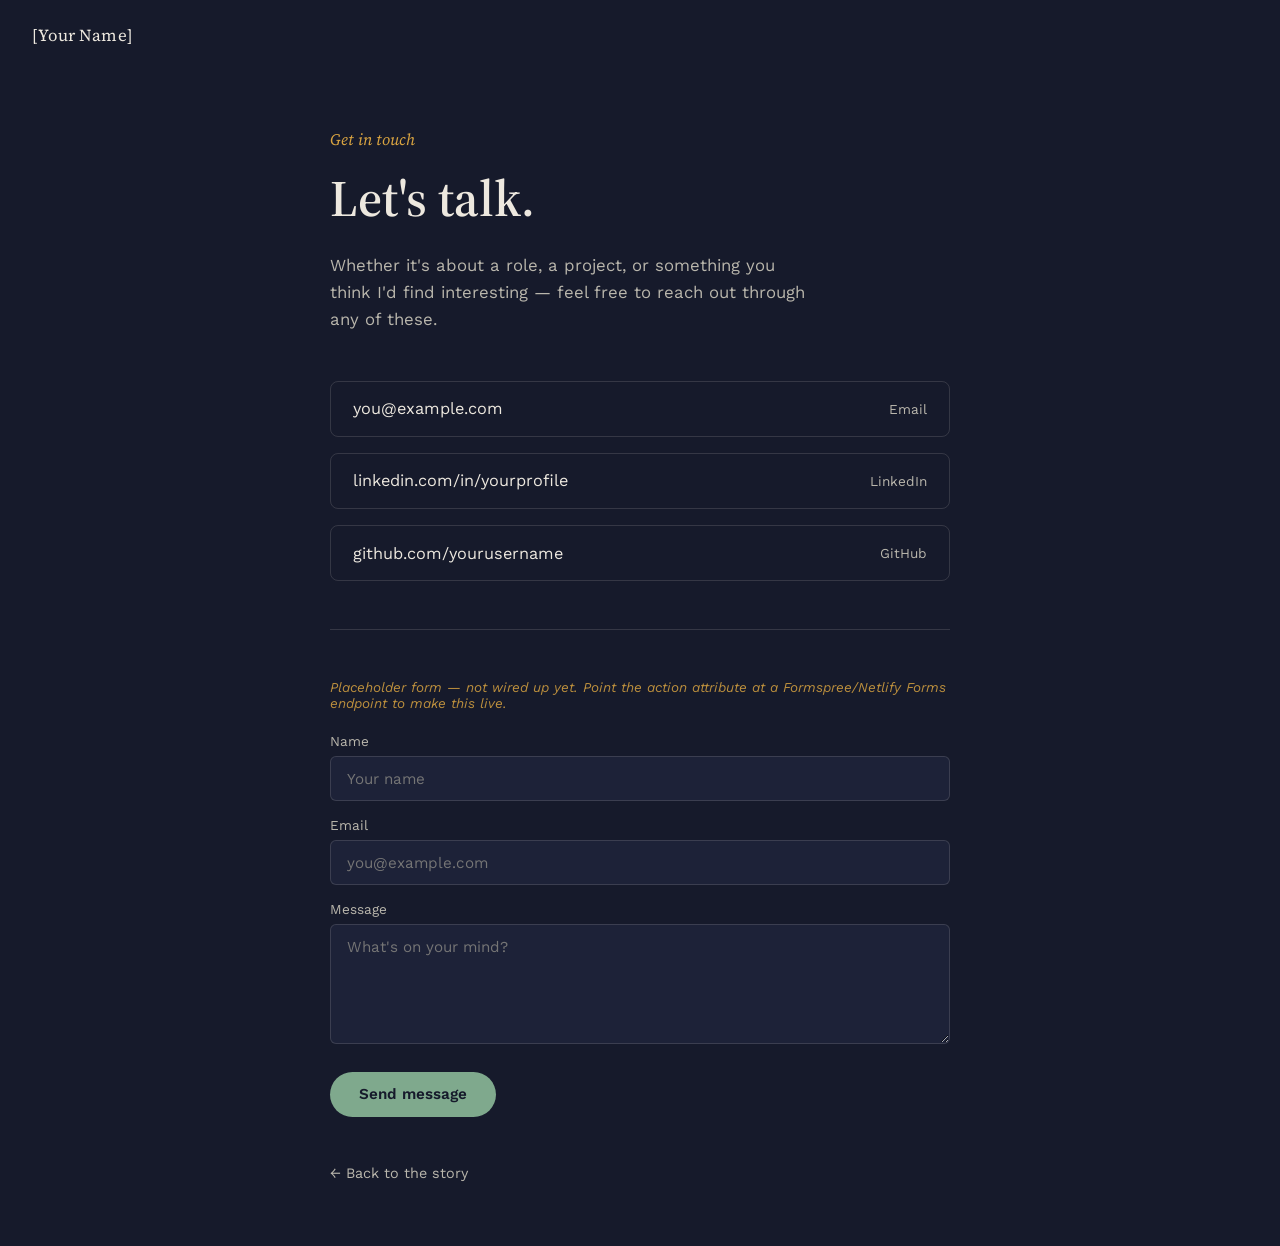
==== contact.html @ c59a6c5e "feat: initial outline of website flow" ====
<!DOCTYPE html>
<html lang="en">
<head>
<meta charset="UTF-8">
<meta name="viewport" content="width=device-width, initial-scale=1.0">
<title>Get in touch — [Your Name]</title>
<link rel="preconnect" href="https://fonts.googleapis.com">
<link rel="preconnect" href="https://fonts.gstatic.com" crossorigin>
<link href="https://fonts.googleapis.com/css2?family=Source+Serif+4:ital,opsz,wght@0,8..60,400;0,8..60,600;1,8..60,500&family=Work+Sans:wght@400;500;600&display=swap" rel="stylesheet">
<link rel="stylesheet" href="styles.css">
<style>
  body.contact-page{ overflow-y: auto; height: auto; min-height: 100%; }
  .contact-wrap{
    min-height: 100vh;
    display: flex;
    align-items: center;
    justify-content: center;
    padding: 8rem 8vw 4rem;
  }
  .contact-inner{ max-width: 620px; width: 100%; }
  .contact-inner .chapter{ margin-bottom: 0.8rem; }
  .contact-inner h1{
    font-family: var(--font-display);
    font-size: clamp(2.2rem, 5vw, 3.2rem);
    margin: 0 0 1.2rem;
  }
  .contact-inner p.lead{
    color: var(--paper-dim);
    font-size: 1.05rem;
    line-height: 1.6;
    max-width: 48ch;
    margin-bottom: 3rem;
  }
  .contact-methods{
    display: flex;
    flex-direction: column;
    gap: 1rem;
    margin-bottom: 3rem;
  }
  .contact-method{
    display: flex;
    justify-content: space-between;
    align-items: center;
    padding: 1.1rem 1.4rem;
    border: 1px solid var(--line);
    border-radius: 8px;
    text-decoration: none;
    color: var(--paper);
    transition: border-color 0.2s ease, background 0.2s ease;
  }
  .contact-method:hover{
    border-color: var(--sage);
    background: rgba(127,169,141,0.06);
  }
  .contact-method .label{ color: var(--paper-dim); font-size: 0.85rem; }
  .contact-method .value{ font-size: 1.02rem; }

  .contact-form{
    border-top: 1px solid var(--line);
    padding-top: 2.2rem;
  }
  .contact-form p.note{
    color: var(--ochre);
    font-size: 0.85rem;
    font-style: italic;
    margin-bottom: 1.4rem;
    opacity: 0.85;
  }
  .form-row{ margin-bottom: 1rem; }
  .form-row label{
    display: block;
    font-size: 0.85rem;
    color: var(--paper-dim);
    margin-bottom: 0.4rem;
  }
  .form-row input, .form-row textarea{
    width: 100%;
    background: var(--ink-soft);
    border: 1px solid var(--line);
    border-radius: 6px;
    padding: 0.8rem 1rem;
    color: var(--paper);
    font-family: var(--font-body);
    font-size: 0.95rem;
  }
  .form-row textarea{ min-height: 120px; resize: vertical; }
  .form-submit{
    margin-top: 0.5rem;
    padding: 0.85rem 1.8rem;
    background: var(--sage);
    color: var(--ink);
    border: none;
    border-radius: 999px;
    font-family: var(--font-body);
    font-weight: 600;
    font-size: 0.95rem;
    cursor: pointer;
  }
  .back-link{
    display: inline-block;
    margin-top: 3rem;
    font-size: 0.9rem;
    color: var(--paper-dim);
    text-decoration: none;
  }
  .back-link:hover{ color: var(--sage); }
</style>
</head>
<body class="contact-page">

<header class="site-chrome">
  <a class="mark" href="index.html">[Your Name]</a>
</header>

<div class="contact-wrap">
  <div class="contact-inner">
    <p class="chapter">Get in touch</p>
    <h1>Let's talk.</h1>
    <p class="lead">Whether it's about a role, a project, or something you think I'd find interesting — feel free to reach out through any of these.</p>

    <div class="contact-methods">
      <a class="contact-method" href="mailto:you@example.com">
        <span class="value">you@example.com</span>
        <span class="label">Email</span>
      </a>
      <a class="contact-method" href="https://linkedin.com/in/yourprofile" target="_blank" rel="noopener">
        <span class="value">linkedin.com/in/yourprofile</span>
        <span class="label">LinkedIn</span>
      </a>
      <a class="contact-method" href="https://github.com/yourusername" target="_blank" rel="noopener">
        <span class="value">github.com/yourusername</span>
        <span class="label">GitHub</span>
      </a>
    </div>

    <!--
      Placeholder contact form. GitHub Pages is static, so this form doesn't
      submit anywhere yet. Easiest fix: sign up for a free form backend like
      Formspree (formspree.io) or Netlify Forms, then point the <form>
      action at the endpoint they give you.
    -->
    <form class="contact-form" action="#" method="POST">
      <p class="note">Placeholder form — not wired up yet. Point the action attribute at a Formspree/Netlify Forms endpoint to make this live.</p>
      <div class="form-row">
        <label for="name">Name</label>
        <input type="text" id="name" name="name" placeholder="Your name">
      </div>
      <div class="form-row">
        <label for="email">Email</label>
        <input type="email" id="email" name="email" placeholder="you@example.com">
      </div>
      <div class="form-row">
        <label for="message">Message</label>
        <textarea id="message" name="message" placeholder="What's on your mind?"></textarea>
      </div>
      <button class="form-submit" type="submit">Send message</button>
    </form>

    <a class="back-link" href="index.html">← Back to the story</a>
  </div>
</div>

</body>
</html>
---- styles.css ----
/* ===== Tokens ===== */
:root{
  --ink: #161A2B;
  --ink-soft: #1D2238;
  --paper: #EDE8DF;
  --paper-dim: #B9B6AC;
  --sage: #7FA98D;
  --ochre: #D9A441;
  --line: rgba(237, 232, 223, 0.14);

  --font-display: 'Source Serif 4', serif;
  --font-body: 'Work Sans', sans-serif;
}

*{ box-sizing: border-box; }

html, body{
  margin:0;
  padding:0;
  background: var(--ink);
  color: var(--paper);
  font-family: var(--font-body);
  height: 100%;
  overflow: hidden;
}

h1, h2{
  font-family: var(--font-display);
  font-weight: 600;
  margin: 0;
}

em{ font-style: italic; color: var(--sage); }

a{ color: inherit; }

/* ===== Site chrome ===== */
.site-chrome{
  position: fixed;
  top: 0; left: 0; right: 0;
  display: flex;
  justify-content: space-between;
  align-items: center;
  padding: 1.5rem 2rem;
  z-index: 50;
  pointer-events: none;
}
.site-chrome a{ pointer-events: auto; text-decoration: none; }

.mark{
  font-family: var(--font-display);
  font-size: 1.05rem;
  letter-spacing: 0.01em;
}

.contact-link{
  font-size: 0.9rem;
  padding: 0.5rem 1.1rem;
  border: 1px solid var(--line);
  border-radius: 999px;
  transition: border-color 0.2s ease, background 0.2s ease;
}
.contact-link:hover{
  border-color: var(--sage);
  background: rgba(127,169,141,0.08);
}

/* ===== Pan container ===== */
.pan-container{
  height: 100%;
  width: 100%;
  display: flex;
  overflow-x: auto;
  overflow-y: hidden;
  scroll-snap-type: x mandatory;
  scroll-behavior: smooth;
  -webkit-overflow-scrolling: touch;
}
.pan-container::-webkit-scrollbar{ display:none; }

.panel{
  flex: 0 0 100vw;
  width: 100vw;
  height: 100%;
  scroll-snap-align: start;
  display: flex;
  align-items: center;
  justify-content: center;
  padding: 0 8vw;
  transition: opacity 0.4s ease, transform 0.4s ease;
}

/* ===== Hero / closing ===== */
.hero-inner{
  max-width: 640px;
  text-align: left;
}
.hero-kicker{
  color: var(--ochre);
  font-size: 0.95rem;
  margin: 0 0 1rem;
  letter-spacing: 0.01em;
}
.hero-title{
  font-size: clamp(2.6rem, 6vw, 4.5rem);
  line-height: 1.05;
}
.hero-sub{
  margin-top: 1.4rem;
  color: var(--paper-dim);
  font-size: 1.1rem;
  line-height: 1.6;
  max-width: 460px;
}
.scroll-hint{
  margin-top: 3rem;
  display: flex;
  align-items: center;
  gap: 0.75rem;
  color: var(--sage);
}
.scroll-hint span{
  width: 40px;
  height: 1px;
  background: var(--sage);
  display: inline-block;
  animation: pulse-line 2.2s ease-in-out infinite;
}
.scroll-hint p{ margin:0; font-size: 0.85rem; }
@keyframes pulse-line{
  0%, 100%{ width: 40px; opacity: 1; }
  50%{ width: 70px; opacity: 0.5; }
}

.closing{ text-align: center; }
.closing .hero-inner{ text-align: center; margin: 0 auto; }
.closing-title{
  font-size: clamp(2rem, 4.5vw, 3rem);
  margin-bottom: 1rem;
}
.closing-cta{
  display: inline-block;
  margin-top: 2.2rem;
  padding: 0.9rem 2rem;
  border: 1px solid var(--sage);
  border-radius: 999px;
  text-decoration: none;
  color: var(--paper);
  font-size: 1rem;
  transition: background 0.2s ease, color 0.2s ease;
}
.closing-cta:hover{
  background: var(--sage);
  color: var(--ink);
}

/* ===== Story panels ===== */
.panel-inner{
  display: grid;
  grid-template-columns: 1fr 1fr;
  gap: 5vw;
  align-items: center;
  max-width: 1200px;
  width: 100%;
}
.layout-b{ direction: rtl; }
.layout-b > *{ direction: ltr; }

.chapter{
  font-family: var(--font-display);
  font-style: italic;
  color: var(--ochre);
  font-size: 1rem;
  margin: 0 0 0.6rem;
}
.panel-text h2{
  font-size: clamp(1.8rem, 3.2vw, 2.6rem);
  line-height: 1.15;
}
.role{
  color: var(--sage);
  font-size: 0.95rem;
  margin: 0.5rem 0 1.3rem;
  font-weight: 500;
}
.story{
  color: var(--paper-dim);
  font-size: 1.02rem;
  line-height: 1.65;
  max-width: 46ch;
  margin: 0 0 1.6rem;
}

.tags{
  list-style: none;
  padding: 0;
  margin: 0;
  display: flex;
  flex-wrap: wrap;
  gap: 0.55rem;
}
.tags li{
  font-size: 0.82rem;
  padding: 0.4rem 0.85rem;
  border: 1px solid var(--line);
  border-radius: 999px;
  color: var(--paper);
}

.placeholder-copy{
  color: var(--ochre);
  opacity: 0.75;
  font-style: italic;
}

/* ===== Media slots ===== */
.panel-media{
  display: flex;
  flex-direction: column;
  gap: 1rem;
}
.media-slot{
  border: 1px dashed var(--line);
  border-radius: 6px;
  aspect-ratio: 4 / 3;
  display: flex;
  align-items: center;
  justify-content: center;
  color: var(--paper-dim);
  font-size: 0.9rem;
  background: var(--ink-soft);
}
.media-slot.video{ aspect-ratio: 16 / 9; }
.media-slot.small{ aspect-ratio: 21 / 9; }

/* ===== Progress dots ===== */
.dots{
  position: fixed;
  bottom: 2rem;
  left: 50%;
  transform: translateX(-50%);
  display: flex;
  gap: 0.6rem;
  z-index: 50;
}
.dot{
  width: 7px;
  height: 7px;
  border-radius: 50%;
  background: var(--line);
  border: none;
  cursor: pointer;
  padding: 0;
  transition: background 0.25s ease, transform 0.25s ease;
}
.dot.active{
  background: var(--sage);
  transform: scale(1.4);
}

/* ===== Pan arrows ===== */
.pan-arrow{
  position: fixed;
  top: 50%;
  transform: translateY(-50%);
  background: transparent;
  border: none;
  color: var(--paper-dim);
  font-size: 2.2rem;
  cursor: pointer;
  z-index: 50;
  padding: 0.5rem 0.8rem;
  transition: color 0.2s ease;
}
.pan-arrow:hover{ color: var(--sage); }
.pan-arrow.left{ left: 0.5rem; }
.pan-arrow.right{ right: 0.5rem; }

/* ===== Responsive ===== */
@media (max-width: 860px){
  html, body{ overflow-y: auto; overflow-x: hidden; }
  .pan-container{
    display: block;
    overflow: visible;
    height: auto;
  }
  .panel{
    width: 100%;
    height: auto;
    min-height: 100vh;
    padding: 6rem 6vw 4rem;
    scroll-snap-align: none;
  }
  .panel-inner{
    grid-template-columns: 1fr;
  }
  .layout-b{ direction: ltr; }
  .layout-b .panel-media{ order: 2; }
  .pan-arrow, .dots{ display: none; }
  .story{ max-width: none; }
}

@media (prefers-reduced-motion: reduce){
  *{ animation: none !important; transition: none !important; }
}
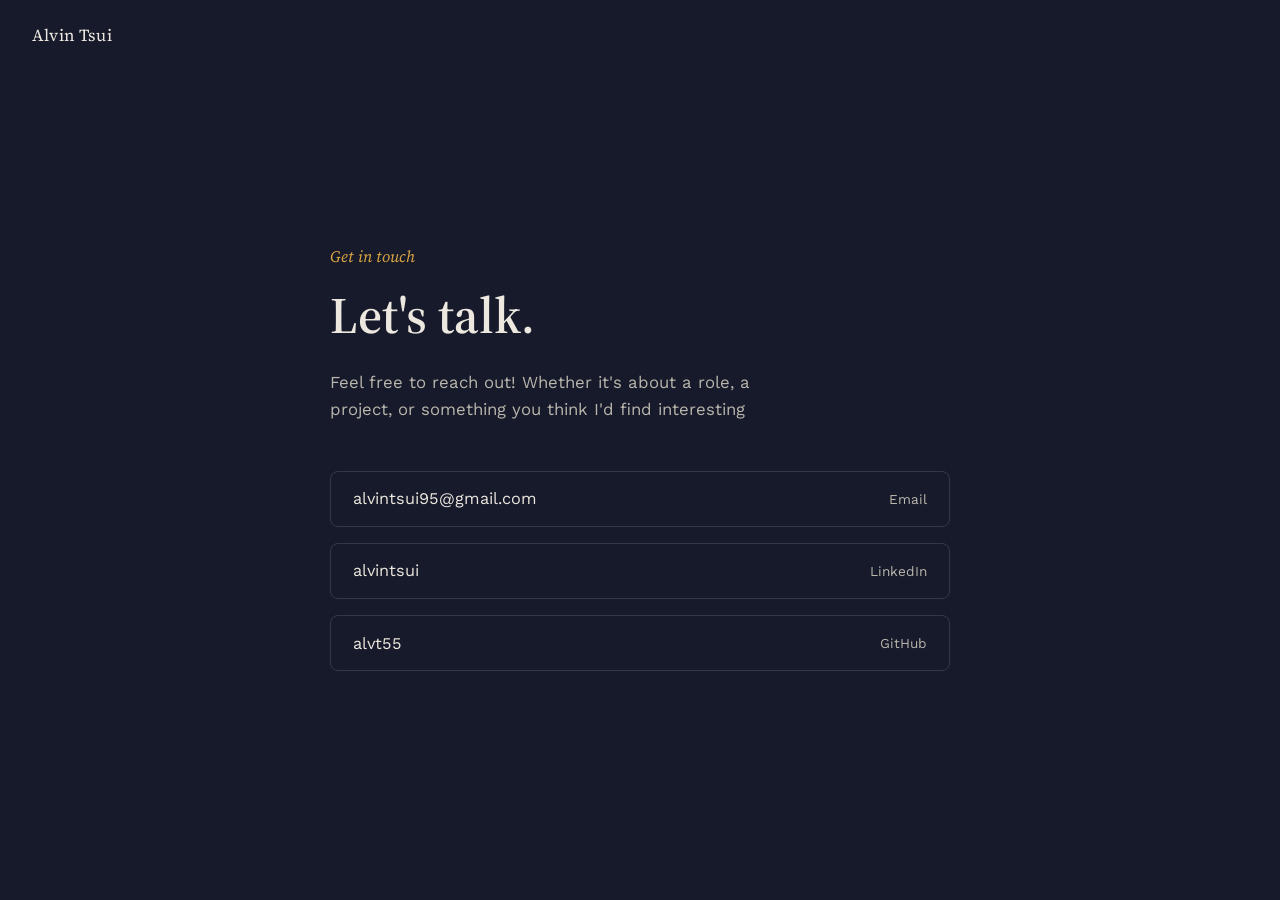
==== commit 5c52cbc3: "feat: added assets and profread writeups/formatting" ====
--- a/contact.html
+++ b/contact.html
@@ -109,56 +109,31 @@
 <body class="contact-page">
 
 <header class="site-chrome">
-  <a class="mark" href="index.html">[Your Name]</a>
+  <a class="mark" href="index.html">Alvin Tsui</a>
 </header>
 
 <div class="contact-wrap">
   <div class="contact-inner">
     <p class="chapter">Get in touch</p>
     <h1>Let's talk.</h1>
-    <p class="lead">Whether it's about a role, a project, or something you think I'd find interesting — feel free to reach out through any of these.</p>
+    <p class="lead">Feel free to reach out! Whether it's about a role, a project, or something you think I'd find interesting</p>
 
     <div class="contact-methods">
-      <a class="contact-method" href="mailto:you@example.com">
-        <span class="value">you@example.com</span>
+      <a class="contact-method" href="mailto:alvintsui95@gmail.com">
+        <span class="value">alvintsui95@gmail.com</span>
         <span class="label">Email</span>
       </a>
-      <a class="contact-method" href="https://linkedin.com/in/yourprofile" target="_blank" rel="noopener">
-        <span class="value">linkedin.com/in/yourprofile</span>
+      <a class="contact-method" href="https://linkedin.com/in/alvintsui" target="_blank" rel="noopener">
+        <span class="value">alvintsui</span>
         <span class="label">LinkedIn</span>
       </a>
-      <a class="contact-method" href="https://github.com/yourusername" target="_blank" rel="noopener">
-        <span class="value">github.com/yourusername</span>
+      <a class="contact-method" href="https://github.com/alvt55" target="_blank" rel="noopener">
+        <span class="value">alvt55</span>
         <span class="label">GitHub</span>
       </a>
     </div>
 
-    <!--
-      Placeholder contact form. GitHub Pages is static, so this form doesn't
-      submit anywhere yet. Easiest fix: sign up for a free form backend like
-      Formspree (formspree.io) or Netlify Forms, then point the <form>
-      action at the endpoint they give you.
-    -->
-    <form class="contact-form" action="#" method="POST">
-      <p class="note">Placeholder form — not wired up yet. Point the action attribute at a Formspree/Netlify Forms endpoint to make this live.</p>
-      <div class="form-row">
-        <label for="name">Name</label>
-        <input type="text" id="name" name="name" placeholder="Your name">
-      </div>
-      <div class="form-row">
-        <label for="email">Email</label>
-        <input type="email" id="email" name="email" placeholder="you@example.com">
-      </div>
-      <div class="form-row">
-        <label for="message">Message</label>
-        <textarea id="message" name="message" placeholder="What's on your mind?"></textarea>
-      </div>
-      <button class="form-submit" type="submit">Send message</button>
-    </form>
-
-    <a class="back-link" href="index.html">← Back to the story</a>
-  </div>
-</div>
+    
 
 </body>
 </html>
--- a/styles.css
+++ b/styles.css
@@ -219,10 +219,25 @@
   flex-direction: column;
   gap: 1rem;
 }
+.media-slot,
+.media-slot img,
+.media-slot video,
+.hero-photo{
+  display: block;
+  width: 100%;
+  height: 100%;
+}
+
+.media-slot img,
+.hero-photo{
+  object-fit: cover;
+  object-position: center;
+}
 .media-slot{
-  border: 1px dashed var(--line);
-  border-radius: 6px;
+  border: 1px solid var(--line);
+  border-radius: 12px;
   aspect-ratio: 4 / 3;
+  overflow: hidden;
   display: flex;
   align-items: center;
   justify-content: center;
@@ -231,7 +246,69 @@
   background: var(--ink-soft);
 }
 .media-slot.video{ aspect-ratio: 16 / 9; }
+img.media-slot,
+img.media-photo{
+  width: auto;
+  max-width: 100%;
+  height: auto;
+  max-height: 100%;
+  display: block;
+  margin: 0 auto;
+  object-fit: contain;
+  aspect-ratio: auto;
+  border: none;
+  background: transparent;
+  overflow: visible;
+}
+#orbit .panel-media .media-slot {
+  width: min(100%, 440px);
+  margin: 0 auto;
+  aspect-ratio: auto;
+  height: auto;
+  overflow: visible;
+  background: transparent;
+  border: none;
+}
+#orbit .panel-media .media-slot img {
+  width: 100%;
+  height: auto;
+  object-fit: contain;
+  display: block;
+}
 .media-slot.small{ aspect-ratio: 21 / 9; }
+.media-slot video{
+  object-fit: contain;
+  background: #000;
+}
+.media-photo{ border: 1px solid var(--line); }
+
+.fom-video,
+.fom-image{
+  width: min(100%, 760px);
+  margin: 0 auto;
+}
+.fom-image{
+  aspect-ratio: 16 / 11;
+}
+.fom-photo{
+  object-fit: contain;
+  object-position: center;
+  transform: none;
+  background: transparent;
+}
+
+.hero-media{
+  margin-top: 2rem;
+  width: min(760px, 100%);
+  height: clamp(230px, 34vw, 440px);
+  border-radius: 18px;
+  overflow: hidden;
+  border: 1px solid var(--line);
+  background: var(--ink-soft);
+}
+.hero-photo{
+  border-radius: 18px;
+}
 
 /* ===== Progress dots ===== */
 .dots{
